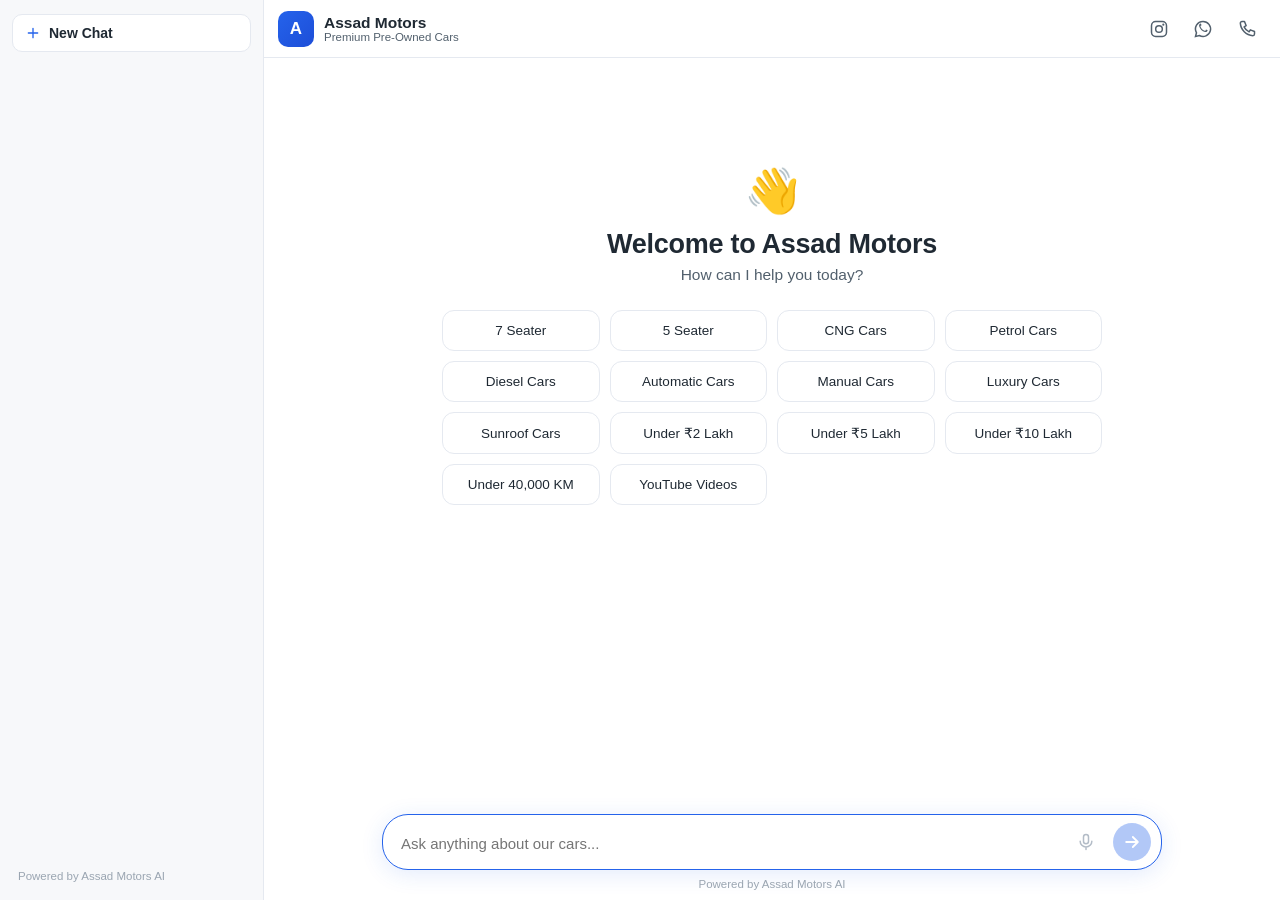
==== app/chat_app/index.html @ 14a4b080 "Chat app: back-button navigation, parking-slot locator, link-by-domain labels Three customer-facing " ====
<!DOCTYPE html>
<!-- Phase 11A — Assad Motors standalone chat app (frontend only).
     Talks to the existing backend POST /chat — no backend changes.
     Plain HTML/CSS/JS. No frameworks. Deploy target: chat.assadmotors.com -->
<html lang="en">
<head>
  <meta charset="utf-8" />
  <meta name="viewport" content="width=device-width, initial-scale=1, viewport-fit=cover" />
  <title>Assad Motors — Chat</title>
  <meta name="description" content="Chat with Assad Motors — premium pre-owned cars." />
  <link rel="stylesheet" href="style.css?v=20261011" />
  <link rel="icon" href="data:image/svg+xml,<svg xmlns='http://www.w3.org/2000/svg' viewBox='0 0 100 100'><circle cx='50' cy='50' r='48' fill='%232563eb'/><text x='50' y='66' font-size='48' text-anchor='middle' fill='white' font-family='Arial'>A</text></svg>" />
</head>
<body>

  <!-- ── Sidebar (desktop) / drawer (mobile) ── -->
  <aside id="sidebar" aria-label="Conversations">
    <button id="newChatBtn" type="button">
      <svg viewBox="0 0 24 24"><path d="M12 5v14M5 12h14" stroke="currentColor" stroke-width="2" stroke-linecap="round" fill="none"/></svg>
      New Chat
    </button>
    <div id="recentLabel">Recent</div>
    <nav id="recentList" aria-label="Recent conversations"></nav>
    <div id="sidebarFooter"></div>
  </aside>
  <div id="scrim" hidden></div>

  <!-- ── Main column ── -->
  <div id="main">
    <header id="topbar">
      <button id="menuBtn" type="button" aria-label="Menu">
        <svg viewBox="0 0 24 24"><path d="M4 7h16M4 12h16M4 17h16" stroke="currentColor" stroke-width="2" stroke-linecap="round" fill="none"/></svg>
      </button>
      <div id="brand">
        <div id="logo" aria-hidden="true"></div>
        <div id="brandText">
          <div id="brandName"></div>
          <div id="brandTag"></div>
        </div>
      </div>
      <div id="headerActions">
        <a id="igLink" class="hbtn" target="_blank" rel="noopener noreferrer" aria-label="Instagram" title="Instagram">
          <svg viewBox="0 0 24 24"><rect x="3" y="3" width="18" height="18" rx="5" fill="none" stroke="currentColor" stroke-width="1.8"/><circle cx="12" cy="12" r="4" fill="none" stroke="currentColor" stroke-width="1.8"/><circle cx="17.2" cy="6.8" r="1.3" fill="currentColor"/></svg>
        </a>
        <a id="waLink" class="hbtn" target="_blank" rel="noopener noreferrer" aria-label="WhatsApp" title="WhatsApp">
          <svg viewBox="0 0 24 24"><path d="M12 3a9 9 0 0 0-7.8 13.5L3 21l4.6-1.2A9 9 0 1 0 12 3Z" fill="none" stroke="currentColor" stroke-width="1.8"/><path d="M8.8 8.4c.7 2.9 3 5.2 5.9 5.9l.9-1.6 2 .9c-.3 1.7-1.6 2.4-3.2 2a10.6 10.6 0 0 1-7-7c-.4-1.6.3-2.9 2-3.2l.9 2-1.5.9Z" fill="currentColor"/></svg>
        </a>
        <a id="callLink" class="hbtn" aria-label="Call us" title="Call">
          <svg viewBox="0 0 24 24"><path d="M6 3h3l2 5-2.5 1.5a12 12 0 0 0 6 6L16 13l5 2v3a2 2 0 0 1-2 2A16 16 0 0 1 4 5a2 2 0 0 1 2-2Z" fill="none" stroke="currentColor" stroke-width="1.8" stroke-linejoin="round"/></svg>
        </a>
      </div>
    </header>

    <main id="chatScroll">
      <div id="conversation">
        <!-- Welcome screen (removed after first message) -->
        <section id="welcome">
          <div id="welcomeEmoji">👋</div>
          <h1 id="welcomeTitle"></h1>
          <p id="welcomeSub"></p>
          <div id="chips"></div>
        </section>
        <!-- messages appended here -->
      </div>
    </main>

    <div id="composerWrap">
      <form id="composer">
        <textarea id="input" rows="1" autocomplete="off" enterkeyhint="send"></textarea>
        <button id="micBtn" type="button" disabled aria-label="Voice input (coming soon)" title="Voice input — coming soon">
          <svg viewBox="0 0 24 24"><rect x="9" y="3" width="6" height="11" rx="3" fill="none" stroke="currentColor" stroke-width="1.8"/><path d="M5 11a7 7 0 0 0 14 0M12 18v3" fill="none" stroke="currentColor" stroke-width="1.8" stroke-linecap="round"/></svg>
        </button>
        <button id="sendBtn" type="submit" aria-label="Send" disabled>
          <svg viewBox="0 0 24 24"><path d="M5 12h13M13 6l6 6-6 6" fill="none" stroke="currentColor" stroke-width="2.2" stroke-linecap="round" stroke-linejoin="round"/></svg>
        </button>
      </form>
      <div id="footerNote"></div>
    </div>
  </div>

  <script src="config.js?v=20261011"></script>
  <script src="app.js?v=20261011"></script>
</body>
</html>
---- app/chat_app/style.css ----
/* Phase 11A — Assad Motors chat app. White / blue / grey, ChatGPT-like. */

:root {
  --blue: #2563eb;
  --blue-dark: #1d4ed8;
  --blue-soft: #eff4ff;
  --ink: #1f2933;
  --ink-soft: #52606d;
  --grey-line: #e5e9f0;
  --grey-bg: #f7f8fa;
  --bubble-user: var(--blue);
  --bubble-bot: #f1f3f7;
  --radius: 14px;
  --sidebar-w: 264px;
}

* { box-sizing: border-box; }
html, body { height: 100%; }
body {
  margin: 0;
  font-family: -apple-system, BlinkMacSystemFont, "Segoe UI", Roboto, "Helvetica Neue", Arial, sans-serif;
  color: var(--ink);
  background: #fff;
  display: flex;
  overflow: hidden;
}

button { font: inherit; cursor: pointer; }
svg { width: 20px; height: 20px; display: block; }

/* ── Sidebar ─────────────────────────────────────────────────────────── */
#sidebar {
  width: var(--sidebar-w);
  flex: 0 0 var(--sidebar-w);
  background: var(--grey-bg);
  border-right: 1px solid var(--grey-line);
  display: flex;
  flex-direction: column;
  padding: 14px 12px;
  gap: 10px;
  height: 100dvh;
}
#newChatBtn {
  display: flex; align-items: center; gap: 8px;
  width: 100%; padding: 10px 12px;
  background: #fff; color: var(--ink);
  border: 1px solid var(--grey-line); border-radius: 10px;
  font-weight: 600; font-size: 14px;
  transition: background .15s, border-color .15s;
}
#newChatBtn:hover { background: var(--blue-soft); border-color: #c9d8f5; }
#newChatBtn svg { width: 16px; height: 16px; color: var(--blue); }
#recentLabel {
  font-size: 11px; font-weight: 700; letter-spacing: .06em;
  text-transform: uppercase; color: #9aa5b1; padding: 6px 6px 0;
}
#recentList { flex: 1; overflow-y: auto; display: flex; flex-direction: column; gap: 2px; }
.recent-item {
  display: flex; align-items: center; gap: 6px;
  padding: 9px 10px; border-radius: 9px; border: 0; background: none;
  color: var(--ink-soft); font-size: 13.5px; text-align: left; width: 100%;
}
.recent-item span { flex: 1; overflow: hidden; text-overflow: ellipsis; white-space: nowrap; }
.recent-item:hover { background: #eef1f5; color: var(--ink); }
.recent-item.active { background: var(--blue-soft); color: var(--blue-dark); font-weight: 600; }
.recent-del {
  border: 0; background: none; color: #b3bcc7; font-size: 15px; line-height: 1;
  padding: 2px 4px; border-radius: 6px; visibility: hidden;
}
.recent-item:hover .recent-del { visibility: visible; }
.recent-del:hover { color: #b42318; background: #fde8e8; }
#sidebarFooter { font-size: 11.5px; color: #9aa5b1; padding: 4px 6px; }
#scrim {
  position: fixed; inset: 0; background: rgba(15, 23, 42, .38);
  z-index: 30; backdrop-filter: blur(1px);
}

/* ── Main column ─────────────────────────────────────────────────────── */
#main { flex: 1; display: flex; flex-direction: column; height: 100dvh; min-width: 0; }

#topbar {
  display: flex; align-items: center; gap: 10px;
  height: 58px; padding: 0 14px;
  border-bottom: 1px solid var(--grey-line);
  background: rgba(255, 255, 255, .92);
  backdrop-filter: blur(8px);
  flex: 0 0 auto;
}
#menuBtn {
  display: none;
  border: 0; background: none; color: var(--ink-soft);
  padding: 8px; border-radius: 8px;
}
#menuBtn:hover { background: var(--grey-bg); }
#brand { display: flex; align-items: center; gap: 10px; min-width: 0; }
#logo {
  width: 36px; height: 36px; border-radius: 10px; flex: 0 0 auto;
  background: linear-gradient(135deg, var(--blue), var(--blue-dark));
  color: #fff; font-weight: 800; font-size: 17px;
  display: flex; align-items: center; justify-content: center;
  background-size: cover; background-position: center;
}
#brandName { font-weight: 700; font-size: 15.5px; line-height: 1.15; }
#brandTag { font-size: 11.5px; color: var(--ink-soft); }
#headerActions { margin-left: auto; display: flex; gap: 6px; }
.hbtn {
  display: flex; align-items: center; justify-content: center;
  width: 38px; height: 38px; border-radius: 10px;
  color: var(--ink-soft); text-decoration: none;
  border: 1px solid transparent;
  transition: background .15s, color .15s;
}
.hbtn:hover { background: var(--blue-soft); color: var(--blue-dark); }

/* ── Chat area ───────────────────────────────────────────────────────── */
#chatScroll { flex: 1; overflow-y: auto; } /* scroll animation controlled in JS */
#conversation {
  max-width: 780px; margin: 0 auto;
  padding: 26px 18px 8px;
  display: flex; flex-direction: column; gap: 16px;
}

/* Welcome */
#welcome { text-align: center; padding: 9vh 8px 20px; }
#welcomeEmoji { font-size: 44px; }
#welcomeTitle { font-size: 27px; margin: 12px 0 6px; font-weight: 800; letter-spacing: -.01em; }
#welcomeSub { color: var(--ink-soft); font-size: 15.5px; margin: 0 0 26px; }
#chips {
  display: grid; grid-template-columns: repeat(auto-fit, minmax(150px, 1fr));
  gap: 10px; max-width: 660px; margin: 0 auto;
}
.chip {
  padding: 12px 14px; border-radius: 12px;
  border: 1px solid var(--grey-line); background: #fff;
  font-size: 13.5px; color: var(--ink);
  transition: border-color .15s, background .15s, transform .1s;
}
.chip:hover { border-color: var(--blue); background: var(--blue-soft); transform: translateY(-1px); }

/* Messages */
.msg { display: flex; gap: 10px; animation: rise .22s ease both; }
@keyframes rise { from { opacity: 0; transform: translateY(6px); } to { opacity: 1; transform: none; } }
.msg.user { justify-content: flex-end; }
.avatar {
  width: 30px; height: 30px; border-radius: 9px; flex: 0 0 auto; margin-top: 2px;
  background: linear-gradient(135deg, var(--blue), var(--blue-dark));
  color: #fff; font-size: 13px; font-weight: 800;
  display: flex; align-items: center; justify-content: center;
  background-size: cover; background-position: center;
}
.bubble {
  max-width: 82%;
  padding: 11px 15px;
  border-radius: var(--radius);
  font-size: 15px; line-height: 1.6;
  overflow-wrap: break-word;
}
.msg.user .bubble {
  background: var(--bubble-user); color: #fff;
  border-bottom-right-radius: 5px;
}
.msg.bot .bubble {
  background: var(--bubble-bot); color: var(--ink);
  border-bottom-left-radius: 5px;
}
.bubble a { color: var(--blue-dark); text-decoration: underline; word-break: break-all; }
.msg.user .bubble a { color: #dbeafe; }
.bubble ul { margin: 6px 0; padding-left: 20px; }
.bubble li { margin: 2px 0; }
.bubble code {
  background: #e4e9f2; border-radius: 5px; padding: 1px 5px;
  font-size: 13px; font-family: ui-monospace, Consolas, monospace;
}
.bubble strong { font-weight: 700; }

/* Typing indicator */
.typing { display: inline-flex; gap: 5px; padding: 4px 2px; }
.typing i {
  width: 7px; height: 7px; border-radius: 50%; background: #9aa5b1;
  animation: blink 1.2s infinite both;
}
.typing i:nth-child(2) { animation-delay: .18s; }
.typing i:nth-child(3) { animation-delay: .36s; }
@keyframes blink { 0%, 70%, 100% { opacity: .25; transform: none; } 35% { opacity: 1; transform: translateY(-3px); } }

/* Vehicle cards */
.cars { display: flex; flex-direction: column; gap: 10px; margin-left: 40px; }
.car-card {
  border: 1px solid var(--grey-line); border-radius: 12px;
  padding: 12px 14px; background: #fff;
  display: flex; flex-wrap: wrap; align-items: center; gap: 8px 10px;
  box-shadow: 0 1px 2px rgba(16, 24, 40, .04);
}
.car-title { font-weight: 700; font-size: 14.5px; flex: 1; min-width: 150px; }
.car-reg {
  color: var(--ink-soft); font-weight: 600; font-size: 12px;
  background: var(--grey-bg); border: 1px solid var(--grey-line);
  border-radius: 6px; padding: 1px 7px; margin-left: 8px;
  letter-spacing: .03em; white-space: nowrap; vertical-align: 1px;
}
.car-price { color: var(--blue-dark); font-weight: 800; font-size: 14.5px; }
.car-price-req { color: var(--grey-text, #64748b); font-weight: 600; font-style: italic; }
.car-chips { display: flex; flex-wrap: wrap; gap: 6px; width: 100%; }
.car-chip {
  font-size: 11.5px; color: var(--ink-soft);
  background: var(--grey-bg); border: 1px solid var(--grey-line);
  border-radius: 999px; padding: 3px 9px;
}
/* media inside chat */
.media-row { display: flex; flex-wrap: wrap; gap: 8px; margin-left: 40px; }
.media-thumb {
  width: 108px; height: 78px; object-fit: cover; border-radius: 10px;
  border: 1px solid var(--grey-line); cursor: pointer;
}
.media-link {
  display: inline-flex; align-items: center;
  font-size: 13px; color: var(--blue-dark); text-decoration: none;
  border: 1px solid var(--grey-line); border-radius: 999px; padding: 5px 12px;
  background: #fff;
}
.media-link:hover { background: var(--blue-soft); }

/* ── Composer ────────────────────────────────────────────────────────── */
#composerWrap { flex: 0 0 auto; padding: 10px 14px calc(10px + env(safe-area-inset-bottom)); }
#composer {
  max-width: 780px; margin: 0 auto;
  display: flex; align-items: flex-end; gap: 8px;
  border: 1.5px solid var(--grey-line); border-radius: 26px;
  padding: 8px 10px 8px 18px;
  background: #fff;
  box-shadow: 0 4px 18px rgba(16, 24, 40, .06);
  transition: border-color .15s, box-shadow .15s;
}
#composer:focus-within { border-color: var(--blue); box-shadow: 0 4px 22px rgba(37, 99, 235, .13); }
#input {
  flex: 1; border: 0; outline: 0; resize: none;
  font: inherit; font-size: 15px; line-height: 1.5;
  max-height: 132px; padding: 6px 0;
  background: transparent; color: var(--ink);
}
#micBtn, #sendBtn {
  width: 38px; height: 38px; border-radius: 50%;
  display: flex; align-items: center; justify-content: center;
  border: 0; flex: 0 0 auto;
}
#micBtn { background: none; color: #b3bcc7; cursor: not-allowed; }
#sendBtn { background: var(--blue); color: #fff; transition: background .15s, opacity .15s; }
#sendBtn:hover { background: var(--blue-dark); }
#sendBtn:disabled { opacity: .35; cursor: default; }
#footerNote {
  text-align: center; font-size: 11.5px; color: #9aa5b1;
  padding-top: 8px; max-width: 780px; margin: 0 auto;
}

/* ── Responsive ──────────────────────────────────────────────────────── */
@media (max-width: 959px) {
  #sidebar {
    position: fixed; left: 0; top: 0; z-index: 40;
    transform: translateX(-105%);
    transition: transform .22s ease;
    box-shadow: 8px 0 30px rgba(15, 23, 42, .12);
  }
  #sidebar.open { transform: none; }
  #menuBtn { display: flex; }
}
@media (max-width: 640px) {
  #brandTag { display: none; }
  .bubble { max-width: 88%; font-size: 14.5px; }
  #conversation { padding: 18px 12px 6px; }
  .cars, .media-row { margin-left: 0; }
  #welcome { padding-top: 6vh; }
  #welcomeTitle { font-size: 22px; }
  #chips { grid-template-columns: repeat(2, 1fr); }
  .hbtn { width: 34px; height: 34px; }
}

/* ── Vehicle detail overlay (card click) ─────────────────────────────────── */
body.vd-lock { overflow: hidden; }
.vd-overlay {
  position: fixed; inset: 0; z-index: 1000; display: none;
  background: rgba(20, 28, 40, .55); backdrop-filter: blur(2px);
  align-items: flex-start; justify-content: center; padding: 24px 16px;
  overflow-y: auto;
}
.vd-overlay.open { display: flex; }
.vd-panel {
  background: #fff; color: var(--ink); width: 100%; max-width: 560px;
  border-radius: var(--radius); box-shadow: 0 12px 40px rgba(0,0,0,.28);
  padding: 18px 18px 24px; max-height: calc(100vh - 48px); overflow-y: auto;
}
.vd-back {
  background: var(--blue-soft); color: var(--blue-dark); border: 0;
  border-radius: 10px; padding: 8px 14px; font-size: 14px; font-weight: 600;
  cursor: pointer; margin-bottom: 12px;
}
.vd-back:hover { background: #e0e9ff; }

/* ── Contact popup (dealership numbers) ── */
.contact-overlay {
  position: fixed; inset: 0; z-index: 1100; display: none;
  background: rgba(20, 28, 40, .55); backdrop-filter: blur(2px);
  align-items: center; justify-content: center; padding: 24px 16px;
}
.contact-overlay.open { display: flex; }
.contact-card {
  position: relative; background: #fff; color: var(--ink);
  width: 100%; max-width: 420px; border-radius: var(--radius);
  box-shadow: 0 12px 40px rgba(0,0,0,.28); padding: 20px 20px 22px;
}
.contact-close {
  position: absolute; top: 12px; right: 12px; width: 30px; height: 30px;
  border: 0; border-radius: 8px; background: var(--grey-bg); color: var(--ink-soft);
  font-size: 15px; cursor: pointer; line-height: 1;
}
.contact-close:hover { background: #e9edf3; color: var(--ink); }
.contact-title { font-size: 18px; font-weight: 700; padding-right: 32px; }
.contact-sub { font-size: 13px; color: var(--ink-soft); margin: 2px 0 14px; }
.contact-list { display: flex; flex-direction: column; gap: 10px; }
.contact-row {
  display: flex; align-items: center; justify-content: space-between; gap: 12px;
  flex-wrap: wrap; border: 1px solid var(--grey-line); border-radius: 12px;
  padding: 10px 12px;
}
.contact-num { font-size: 15.5px; font-weight: 600; letter-spacing: .2px; }
.contact-acts { display: flex; gap: 8px; }
.contact-btn {
  text-decoration: none; font-size: 13px; font-weight: 600;
  padding: 7px 14px; border-radius: 999px;
}
.contact-btn.call { background: var(--blue-soft); color: var(--blue-dark); }
.contact-btn.call:hover { background: #dbe6ff; }
.contact-btn.wa { background: #e7f8ee; color: #128c4b; }
.contact-btn.wa:hover { background: #d3f1e0; }
.vd-head { border-bottom: 1px solid var(--grey-line); padding-bottom: 12px; margin-bottom: 12px; }
.vd-title { font-size: 20px; font-weight: 700; }
.vd-reg { display: inline-block; margin-top: 4px; font-size: 12px; font-weight: 600;
  color: var(--ink-soft); background: var(--grey-bg); border: 1px solid var(--grey-line);
  border-radius: 6px; padding: 2px 8px; letter-spacing: .5px; }
.vd-sub { margin-top: 6px; font-size: 13px; color: var(--ink-soft); }
.vd-primary { display: grid; grid-template-columns: 1fr 1fr; gap: 10px; margin-bottom: 14px; }
.vd-p { background: var(--grey-bg); border: 1px solid var(--grey-line); border-radius: 10px; padding: 8px 10px; }
.vd-pk { display: block; font-size: 11px; color: var(--ink-soft); text-transform: uppercase; letter-spacing: .4px; }
.vd-pv { display: block; font-size: 15px; font-weight: 600; margin-top: 2px; }
.vd-sec-title { font-size: 13px; font-weight: 700; color: var(--ink-soft);
  text-transform: uppercase; letter-spacing: .5px; margin: 14px 0 8px; }
.vd-grid { display: grid; grid-template-columns: 1fr 1fr; gap: 6px 16px; }
.vd-row { display: flex; justify-content: space-between; gap: 8px; font-size: 14px;
  padding: 5px 0; border-bottom: 1px dashed var(--grey-line); }
.vd-k { color: var(--ink-soft); }
.vd-v { font-weight: 600; text-align: right; }
.vd-msg { padding: 24px 8px; text-align: center; color: var(--ink-soft); font-size: 15px; }
.vd-photos { display: grid; grid-template-columns: repeat(3, 1fr); gap: 6px; }
.vd-photos img { width: 100%; height: 90px; object-fit: cover; border-radius: 8px; display: block; }
.vd-videos { display: grid; gap: 8px; }
.vd-videos video { width: 100%; border-radius: 8px; background: #000; }
.vd-links { display: flex; flex-wrap: wrap; gap: 10px; margin-top: 16px; }
.vd-link { flex: 1 1 130px; min-width: 120px; text-align: center; text-decoration: none; font-weight: 600;
  font-size: 14px; padding: 10px; border-radius: 10px; border: 1px solid var(--grey-line); color: var(--ink); }
.vd-link.ig { background: #fdf2f8; border-color: #fbcfe8; color: #be185d; }
.vd-link.yt { background: #fef2f2; border-color: #fecaca; color: #b91c1c; }
.car-card.clickable { cursor: pointer; transition: box-shadow .12s, transform .12s; }
.car-card.clickable:hover { box-shadow: 0 4px 16px rgba(37,99,235,.16); transform: translateY(-1px); }
.car-card.clickable:focus-visible { outline: 2px solid var(--blue); outline-offset: 2px; }

@media (max-width: 560px) {
  .vd-overlay { padding: 0; }
  .vd-panel { max-width: 100%; min-height: 100vh; max-height: none; border-radius: 0; }
  .vd-grid { grid-template-columns: 1fr; }
  .vd-photos { grid-template-columns: repeat(2, 1fr); }
}

/* ── pull-to-refresh (mobile): pull down at the top of the chat to reload ── */
#ptr { position: fixed; top: 6px; left: 50%; width: 36px; height: 36px; margin-left: -18px;
  border-radius: 50%; background: #fff; box-shadow: 0 3px 12px rgba(15, 23, 42, .20);
  display: flex; align-items: center; justify-content: center; z-index: 60;
  opacity: 0; transform: translateY(-52px); pointer-events: none; }
#ptr.snap { transition: transform .2s ease, opacity .2s ease; }
#ptr .ptr-ic { width: 20px; height: 20px; border: 2.5px solid #cbd5e1;
  border-top-color: var(--blue, #2563eb); border-radius: 50%; }
#ptr.refreshing .ptr-ic { animation: ptr-rot .7s linear infinite; }
@keyframes ptr-rot { to { transform: rotate(360deg); } }

/* ── "Press back again to exit" toast (shown on the first Back at Welcome) ── */
.back-toast { position: fixed; left: 50%; bottom: 90px; transform: translate(-50%, 12px);
  max-width: 82%; padding: 11px 18px; border-radius: 22px; z-index: 70;
  background: rgba(15, 23, 42, .92); color: #fff; font-size: 14px; font-weight: 500;
  text-align: center; box-shadow: 0 6px 20px rgba(15, 23, 42, .28);
  opacity: 0; pointer-events: none; transition: opacity .18s ease, transform .18s ease; }
.back-toast.show { opacity: 1; transform: translate(-50%, 0); }

/* ── parking-slot locator in the vehicle detail header ── */
.vd-slot { display: inline-flex; align-items: center; gap: 4px; margin-top: 8px;
  padding: 5px 12px; border-radius: 16px; font-size: 13.5px; font-weight: 500;
  background: #ecfdf5; color: #047857; border: 1px solid #a7f3d0; }
.vd-slot b { font-weight: 700; }
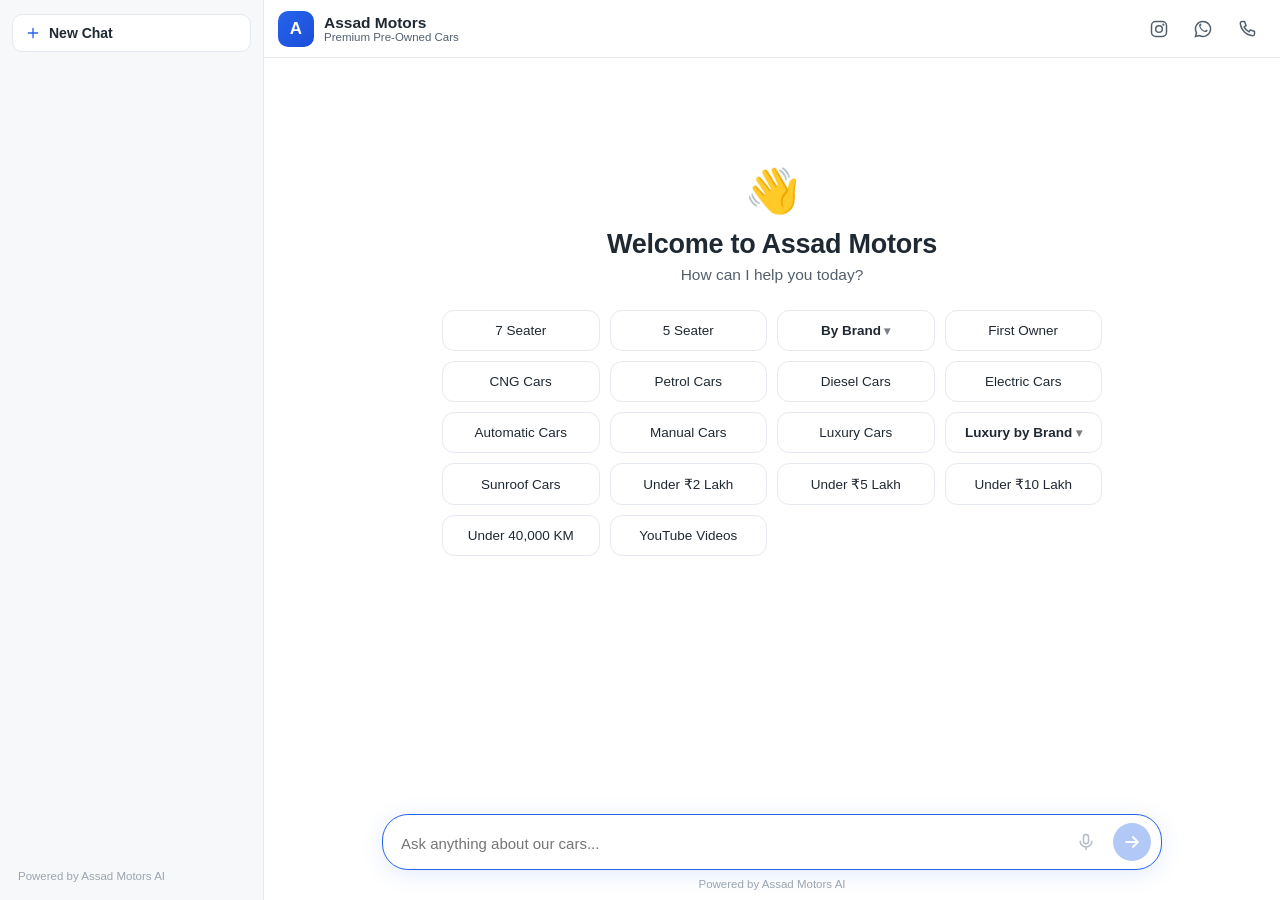
==== commit cb550bf2: "Chat app: add By Brand, Luxury by Brand, First Owner, Electric home filters Four new Welcome-screen " ====
--- a/app/chat_app/index.html
+++ b/app/chat_app/index.html
@@ -8,7 +8,7 @@
   <meta name="viewport" content="width=device-width, initial-scale=1, viewport-fit=cover" />
   <title>Assad Motors — Chat</title>
   <meta name="description" content="Chat with Assad Motors — premium pre-owned cars." />
-  <link rel="stylesheet" href="style.css?v=20261011" />
+  <link rel="stylesheet" href="style.css?v=20261017" />
   <link rel="icon" href="data:image/svg+xml,<svg xmlns='http://www.w3.org/2000/svg' viewBox='0 0 100 100'><circle cx='50' cy='50' r='48' fill='%232563eb'/><text x='50' y='66' font-size='48' text-anchor='middle' fill='white' font-family='Arial'>A</text></svg>" />
 </head>
 <body>
@@ -78,7 +78,7 @@
     </div>
   </div>
 
-  <script src="config.js?v=20261011"></script>
-  <script src="app.js?v=20261011"></script>
+  <script src="config.js?v=20261017"></script>
+  <script src="app.js?v=20261017"></script>
 </body>
 </html>
--- a/app/chat_app/style.css
+++ b/app/chat_app/style.css
@@ -393,3 +393,18 @@
   padding: 5px 12px; border-radius: 16px; font-size: 13.5px; font-weight: 500;
   background: #ecfdf5; color: #047857; border: 1px solid #a7f3d0; }
 .vd-slot b { font-weight: 700; }
+
+/* ── parking-slot locator chip on a car card in the list ── */
+.car-chip.car-slot { background: #ecfdf5; color: #047857; border-color: #a7f3d0; font-weight: 600; }
+
+/* ── expandable "By Brand" / "Luxury by Brand" chips + their sub-chip row ── */
+.chip-expand { font-weight: 600; }
+.chip-expand::after { content: " ▾"; opacity: .6; font-size: 12px; }
+.chip-expand.active { border-color: var(--blue); background: var(--blue-soft); }
+.chip-expand.active::after { content: " ▴"; }
+.subchips {
+  display: flex; flex-wrap: wrap; gap: 8px; justify-content: center;
+  max-width: 660px; margin: 10px auto 0; padding: 12px;
+  border: 1px dashed var(--grey-line); border-radius: 12px; background: var(--blue-soft);
+}
+.subchips .chip { background: #fff; padding: 9px 13px; }
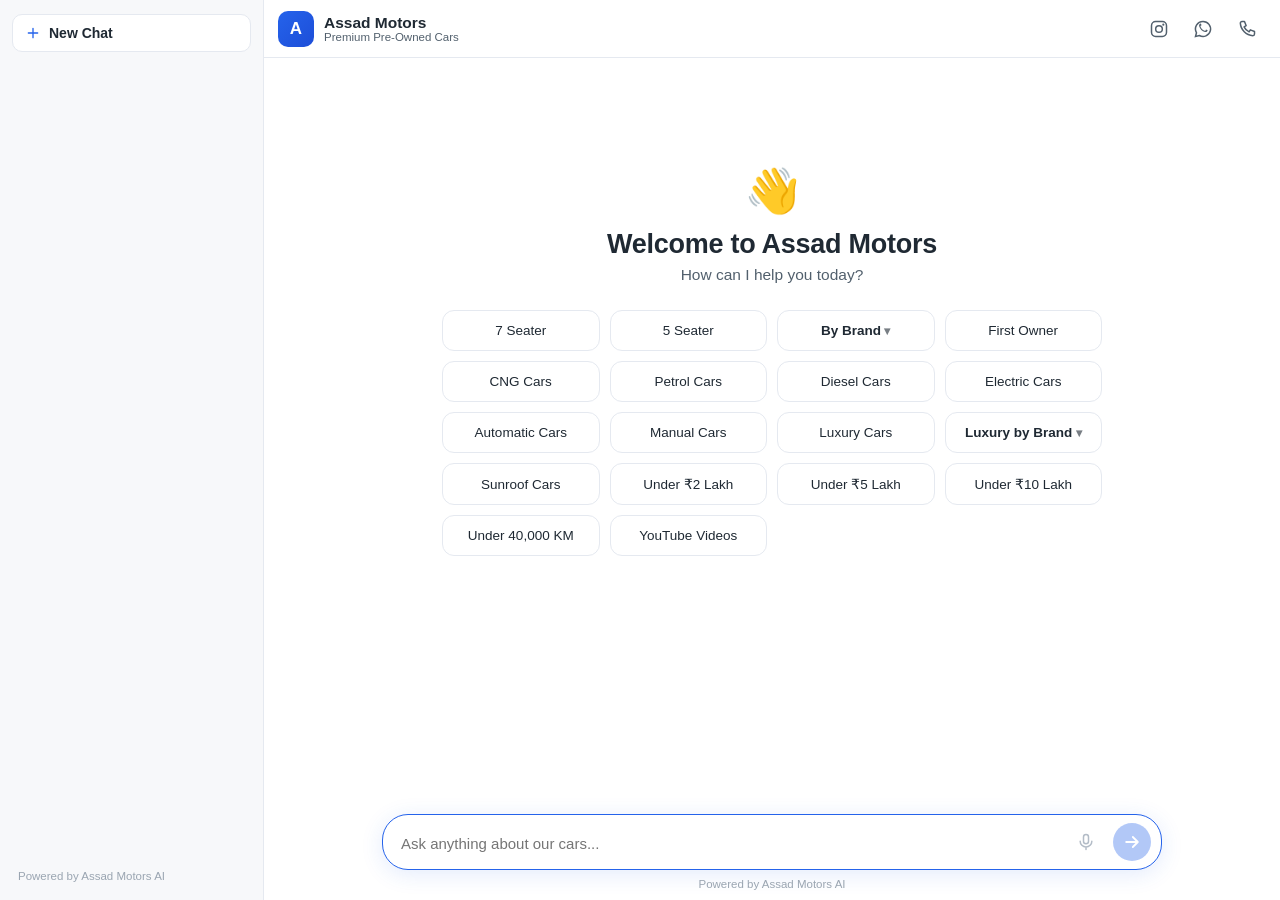
==== commit bcf2e230: "Fix typed "range rover" returning 0 (phantom model filter) "range rover" was both a make (MAKE_WORDS" ====
--- a/app/chat_app/index.html
+++ b/app/chat_app/index.html
@@ -8,7 +8,7 @@
   <meta name="viewport" content="width=device-width, initial-scale=1, viewport-fit=cover" />
   <title>Assad Motors — Chat</title>
   <meta name="description" content="Chat with Assad Motors — premium pre-owned cars." />
-  <link rel="stylesheet" href="style.css?v=20261017" />
+  <link rel="stylesheet" href="style.css?v=20261018c" />
   <link rel="icon" href="data:image/svg+xml,<svg xmlns='http://www.w3.org/2000/svg' viewBox='0 0 100 100'><circle cx='50' cy='50' r='48' fill='%232563eb'/><text x='50' y='66' font-size='48' text-anchor='middle' fill='white' font-family='Arial'>A</text></svg>" />
 </head>
 <body>
@@ -78,7 +78,7 @@
     </div>
   </div>
 
-  <script src="config.js?v=20261017"></script>
-  <script src="app.js?v=20261017"></script>
+  <script src="config.js?v=20261018c"></script>
+  <script src="app.js?v=20261018c"></script>
 </body>
 </html>
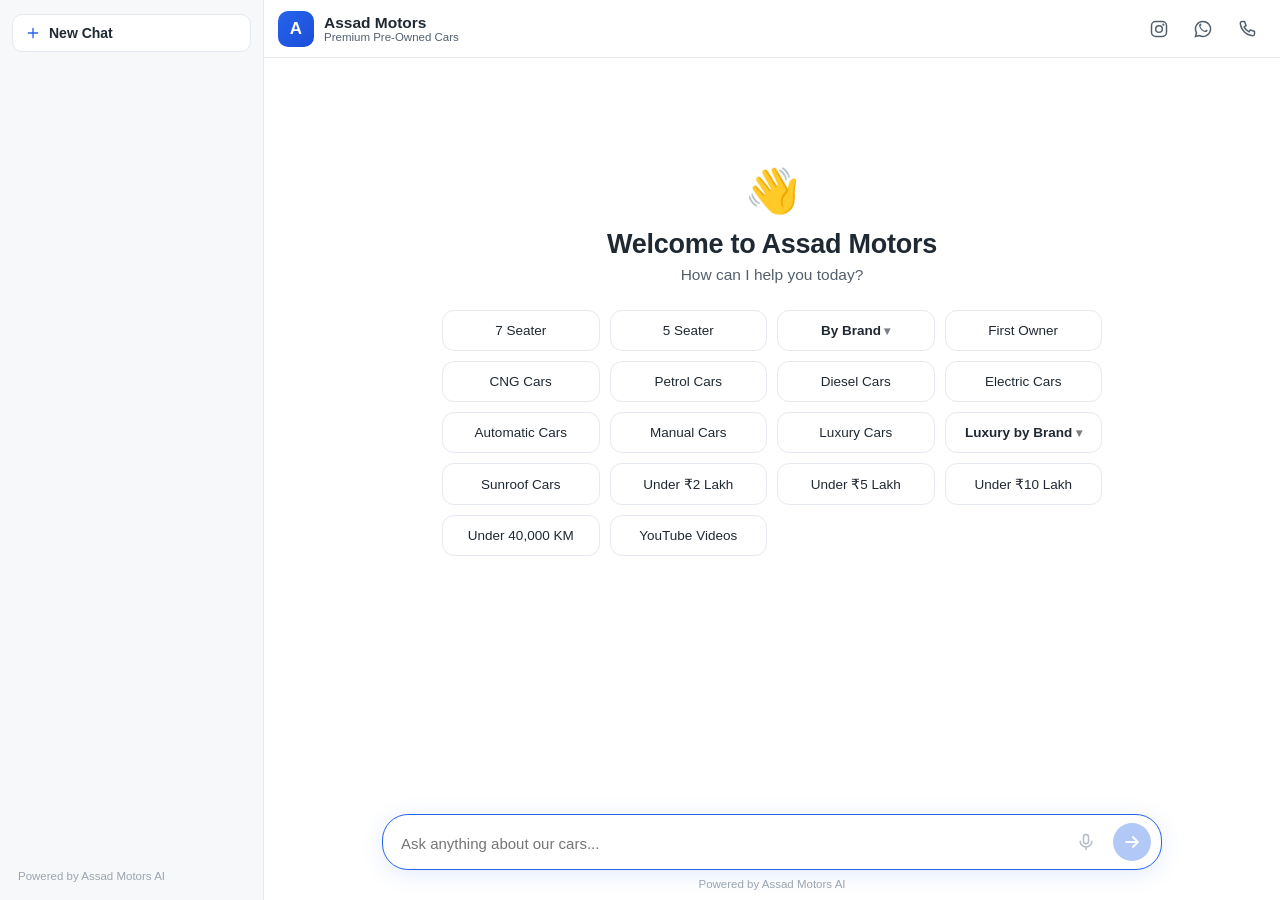
==== commit d8f2cb0c: "Chat app: group car links under Instagram/YouTube logo headers Non-English customers couldn't tell t" ====
--- a/app/chat_app/index.html
+++ b/app/chat_app/index.html
@@ -8,7 +8,7 @@
   <meta name="viewport" content="width=device-width, initial-scale=1, viewport-fit=cover" />
   <title>Assad Motors — Chat</title>
   <meta name="description" content="Chat with Assad Motors — premium pre-owned cars." />
-  <link rel="stylesheet" href="style.css?v=20261018c" />
+  <link rel="stylesheet" href="style.css?v=20261018d" />
   <link rel="icon" href="data:image/svg+xml,<svg xmlns='http://www.w3.org/2000/svg' viewBox='0 0 100 100'><circle cx='50' cy='50' r='48' fill='%232563eb'/><text x='50' y='66' font-size='48' text-anchor='middle' fill='white' font-family='Arial'>A</text></svg>" />
 </head>
 <body>
@@ -78,7 +78,7 @@
     </div>
   </div>
 
-  <script src="config.js?v=20261018c"></script>
-  <script src="app.js?v=20261018c"></script>
+  <script src="config.js?v=20261018d"></script>
+  <script src="app.js?v=20261018d"></script>
 </body>
 </html>
--- a/app/chat_app/style.css
+++ b/app/chat_app/style.css
@@ -408,3 +408,13 @@
   border: 1px dashed var(--grey-line); border-radius: 12px; background: var(--blue-soft);
 }
 .subchips .chip { background: #fff; padding: 9px 13px; }
+
+/* ── grouped Instagram / YouTube links with brand logos (vehicle detail) ── */
+.vd-links { display: block; }
+.brand-defs { position: absolute; width: 0; height: 0; overflow: hidden; }
+.brand-ic { width: 18px; height: 18px; flex: none; display: inline-block; vertical-align: middle; }
+.vd-lgroup { margin-top: 16px; }
+.vd-lhead { display: flex; align-items: center; gap: 8px; font-weight: 700; font-size: 14.5px; margin: 0 0 8px; }
+.vd-lhead .brand-ic { width: 21px; height: 21px; }
+.vd-lbtns { display: flex; flex-wrap: wrap; gap: 10px; }
+.vd-link { display: inline-flex; align-items: center; justify-content: center; gap: 7px; }
